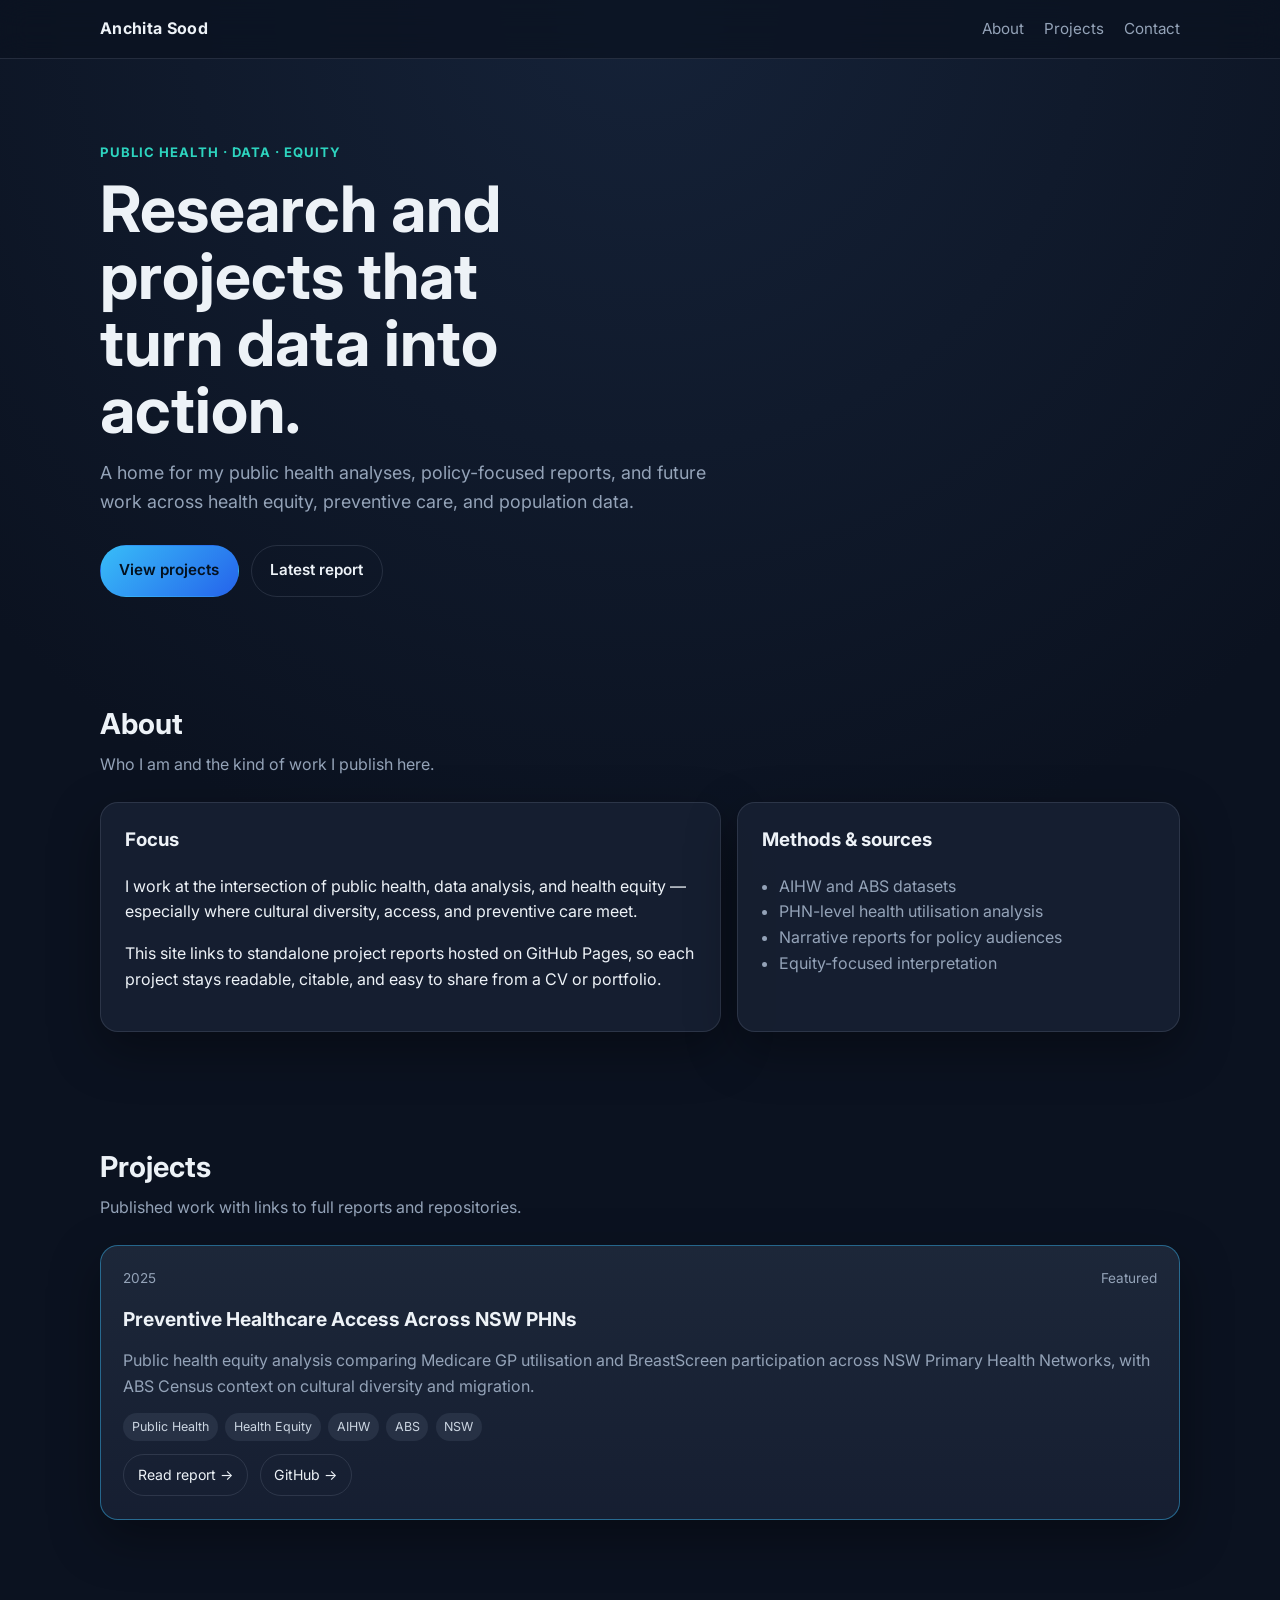
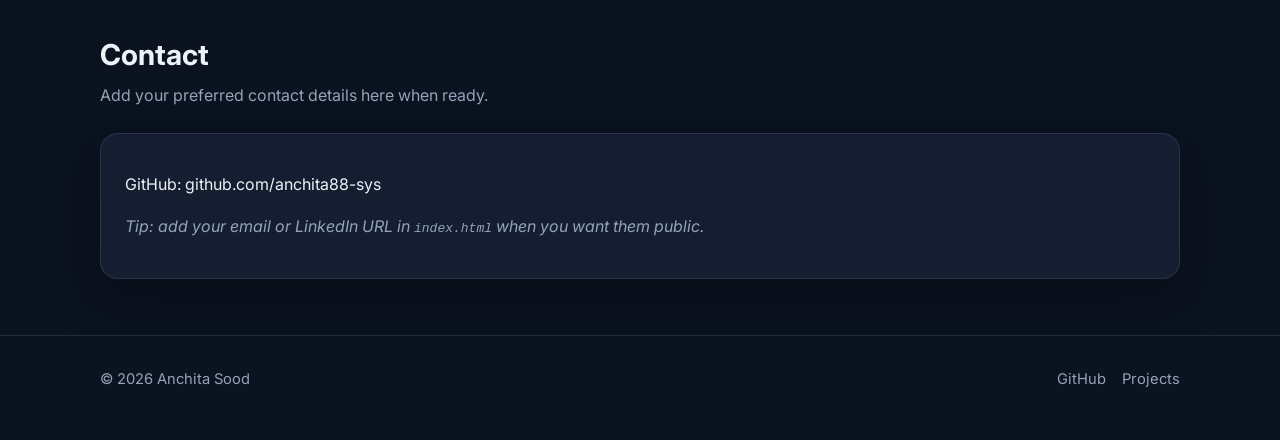
==== index.html @ 1b8c3f69 "Launch personal portfolio site on GitHub Pages. Single-page site with project cards and easy future " ====
<!DOCTYPE html>
<html lang="en">
<head>
  <meta charset="UTF-8" />
  <meta name="viewport" content="width=device-width, initial-scale=1.0" />
  <meta name="description" content="Anchita Sood — public health, data analysis, and health equity projects." />
  <title>Anchita Sood · Projects</title>
  <link rel="preconnect" href="https://fonts.googleapis.com" />
  <link rel="preconnect" href="https://fonts.gstatic.com" crossorigin />
  <link href="https://fonts.googleapis.com/css2?family=Inter:wght@400;600;700&display=swap" rel="stylesheet" />
  <link rel="stylesheet" href="assets/styles.css" />
</head>
<body>
  <header class="site-header">
    <div class="container nav">
      <a class="brand" href="#top">Anchita Sood</a>
      <nav class="nav-links" aria-label="Primary">
        <a href="#about">About</a>
        <a href="#projects">Projects</a>
        <a href="#contact">Contact</a>
      </nav>
    </div>
  </header>

  <main id="top">
    <section class="hero">
      <div class="container">
        <span class="eyebrow">Public health · Data · Equity</span>
        <h1>Research and projects that turn data into action.</h1>
        <p class="lead">
          A home for my public health analyses, policy-focused reports, and future work across
          health equity, preventive care, and population data.
        </p>
        <div class="hero-actions">
          <a class="button button-primary" href="#projects">View projects</a>
          <a
            class="button button-secondary"
            href="https://anchita88-sys.github.io/nsw-phn-preventive-health/"
            target="_blank"
            rel="noopener noreferrer"
          >
            Latest report
          </a>
        </div>
      </div>
    </section>

    <section class="section" id="about">
      <div class="container">
        <div class="section-header">
          <h2>About</h2>
          <p>Who I am and the kind of work I publish here.</p>
        </div>
        <div class="about-grid">
          <article class="panel">
            <h3>Focus</h3>
            <p>
              I work at the intersection of public health, data analysis, and health equity —
              especially where cultural diversity, access, and preventive care meet.
            </p>
            <p>
              This site links to standalone project reports hosted on GitHub Pages, so each
              project stays readable, citable, and easy to share from a CV or portfolio.
            </p>
          </article>
          <article class="panel">
            <h3>Methods &amp; sources</h3>
            <ul>
              <li>AIHW and ABS datasets</li>
              <li>PHN-level health utilisation analysis</li>
              <li>Narrative reports for policy audiences</li>
              <li>Equity-focused interpretation</li>
            </ul>
          </article>
        </div>
      </div>
    </section>

    <section class="section" id="projects">
      <div class="container">
        <div class="section-header">
          <h2>Projects</h2>
          <p>Published work with links to full reports and repositories.</p>
        </div>
        <div class="projects-grid" id="projects-grid"></div>
      </div>
    </section>

    <section class="section" id="contact">
      <div class="container">
        <div class="section-header">
          <h2>Contact</h2>
          <p>Add your preferred contact details here when ready.</p>
        </div>
        <article class="panel">
          <p>
            GitHub:
            <a href="https://github.com/anchita88-sys" target="_blank" rel="noopener noreferrer">
              github.com/anchita88-sys
            </a>
          </p>
          <p class="empty-state">
            Tip: add your email or LinkedIn URL in <code>index.html</code> when you want them public.
          </p>
        </article>
      </div>
    </section>
  </main>

  <footer class="site-footer">
    <div class="container footer-row">
      <span>© <span id="year"></span> Anchita Sood</span>
      <div class="footer-links">
        <a href="https://github.com/anchita88-sys" target="_blank" rel="noopener noreferrer">GitHub</a>
        <a href="#projects">Projects</a>
      </div>
    </div>
  </footer>

  <script src="assets/projects.js"></script>
  <script src="assets/site.js"></script>
  <script>
    document.getElementById("year").textContent = new Date().getFullYear();
  </script>
</body>
</html>
---- assets/styles.css ----
:root {
  --bg: #0b1220;
  --bg-soft: #121b2e;
  --card: #172033;
  --text: #edf2f7;
  --muted: #94a3b8;
  --accent: #38bdf8;
  --accent-2: #2dd4bf;
  --border: rgba(148, 163, 184, 0.18);
  --shadow: 0 18px 50px rgba(0, 0, 0, 0.35);
  --radius: 18px;
  --max: 1080px;
}

* {
  box-sizing: border-box;
}

html {
  scroll-behavior: smooth;
}

body {
  margin: 0;
  font-family: Inter, "Segoe UI", system-ui, sans-serif;
  background: radial-gradient(circle at top, #152238 0%, var(--bg) 42%);
  color: var(--text);
  line-height: 1.6;
}

a {
  color: inherit;
  text-decoration: none;
}

.container {
  width: min(calc(100% - 2rem), var(--max));
  margin: 0 auto;
}

.site-header {
  position: sticky;
  top: 0;
  z-index: 10;
  backdrop-filter: blur(14px);
  background: rgba(11, 18, 32, 0.78);
  border-bottom: 1px solid var(--border);
}

.nav {
  display: flex;
  align-items: center;
  justify-content: space-between;
  gap: 1rem;
  padding: 1rem 0;
}

.brand {
  font-weight: 700;
  letter-spacing: 0.02em;
}

.nav-links {
  display: flex;
  gap: 1.25rem;
  font-size: 0.95rem;
  color: var(--muted);
}

.nav-links a:hover,
.footer-links a:hover {
  color: var(--text);
}

.hero {
  padding: 5rem 0 3rem;
}

.eyebrow {
  display: inline-block;
  font-size: 0.82rem;
  font-weight: 700;
  letter-spacing: 0.08em;
  text-transform: uppercase;
  color: var(--accent-2);
  margin-bottom: 0.75rem;
}

.hero h1 {
  font-size: clamp(2.4rem, 5vw, 4rem);
  line-height: 1.05;
  margin: 0 0 1rem;
  max-width: 12ch;
}

.lead {
  font-size: 1.12rem;
  color: var(--muted);
  max-width: 58ch;
  margin: 0 0 1.75rem;
}

.hero-actions,
.card-links {
  display: flex;
  flex-wrap: wrap;
  gap: 0.75rem;
}

.button {
  display: inline-flex;
  align-items: center;
  justify-content: center;
  padding: 0.8rem 1.15rem;
  border-radius: 999px;
  border: 1px solid transparent;
  font-weight: 600;
  font-size: 0.95rem;
  transition: transform 0.15s ease, background 0.15s ease, border-color 0.15s ease;
}

.button:hover {
  transform: translateY(-1px);
}

.button-primary {
  background: linear-gradient(135deg, var(--accent), #2563eb);
  color: #04111f;
}

.button-secondary {
  background: transparent;
  border-color: var(--border);
  color: var(--text);
}

.section {
  padding: 3.5rem 0;
}

.section-header {
  margin-bottom: 1.5rem;
}

.section-header h2 {
  margin: 0 0 0.35rem;
  font-size: 1.8rem;
}

.section-header p {
  margin: 0;
  color: var(--muted);
}

.about-grid {
  display: grid;
  grid-template-columns: 1.4fr 1fr;
  gap: 1rem;
}

.panel {
  background: rgba(23, 32, 51, 0.88);
  border: 1px solid var(--border);
  border-radius: var(--radius);
  padding: 1.4rem 1.5rem;
  box-shadow: var(--shadow);
}

.panel h3 {
  margin-top: 0;
}

.panel ul {
  margin: 0;
  padding-left: 1.1rem;
  color: var(--muted);
}

.projects-grid {
  display: grid;
  grid-template-columns: repeat(auto-fit, minmax(280px, 1fr));
  gap: 1rem;
}

.project-card {
  background: rgba(23, 32, 51, 0.92);
  border: 1px solid var(--border);
  border-radius: var(--radius);
  padding: 1.4rem;
  box-shadow: var(--shadow);
  display: flex;
  flex-direction: column;
  gap: 0.85rem;
}

.project-card.featured {
  border-color: rgba(56, 189, 248, 0.45);
  background: linear-gradient(180deg, rgba(30, 41, 59, 0.95), rgba(23, 32, 51, 0.95));
}

.project-meta {
  display: flex;
  justify-content: space-between;
  gap: 0.75rem;
  color: var(--muted);
  font-size: 0.85rem;
}

.tag-list {
  display: flex;
  flex-wrap: wrap;
  gap: 0.45rem;
}

.tag {
  font-size: 0.78rem;
  padding: 0.25rem 0.55rem;
  border-radius: 999px;
  background: rgba(148, 163, 184, 0.12);
  color: #cbd5e1;
}

.project-card h3 {
  margin: 0;
  font-size: 1.2rem;
}

.project-card p {
  margin: 0;
  color: var(--muted);
  flex: 1;
}

.link-chip {
  display: inline-flex;
  align-items: center;
  gap: 0.35rem;
  padding: 0.55rem 0.85rem;
  border-radius: 999px;
  border: 1px solid var(--border);
  font-size: 0.88rem;
  color: var(--text);
}

.link-chip:hover {
  border-color: rgba(56, 189, 248, 0.5);
  color: var(--accent);
}

.empty-state {
  color: var(--muted);
  font-style: italic;
}

.site-footer {
  border-top: 1px solid var(--border);
  padding: 2rem 0 3rem;
  color: var(--muted);
  font-size: 0.92rem;
}

.footer-row {
  display: flex;
  justify-content: space-between;
  gap: 1rem;
  flex-wrap: wrap;
}

.footer-links {
  display: flex;
  gap: 1rem;
}

@media (max-width: 760px) {
  .nav-links {
    display: none;
  }

  .about-grid {
    grid-template-columns: 1fr;
  }

  .hero {
    padding-top: 3.5rem;
  }
}
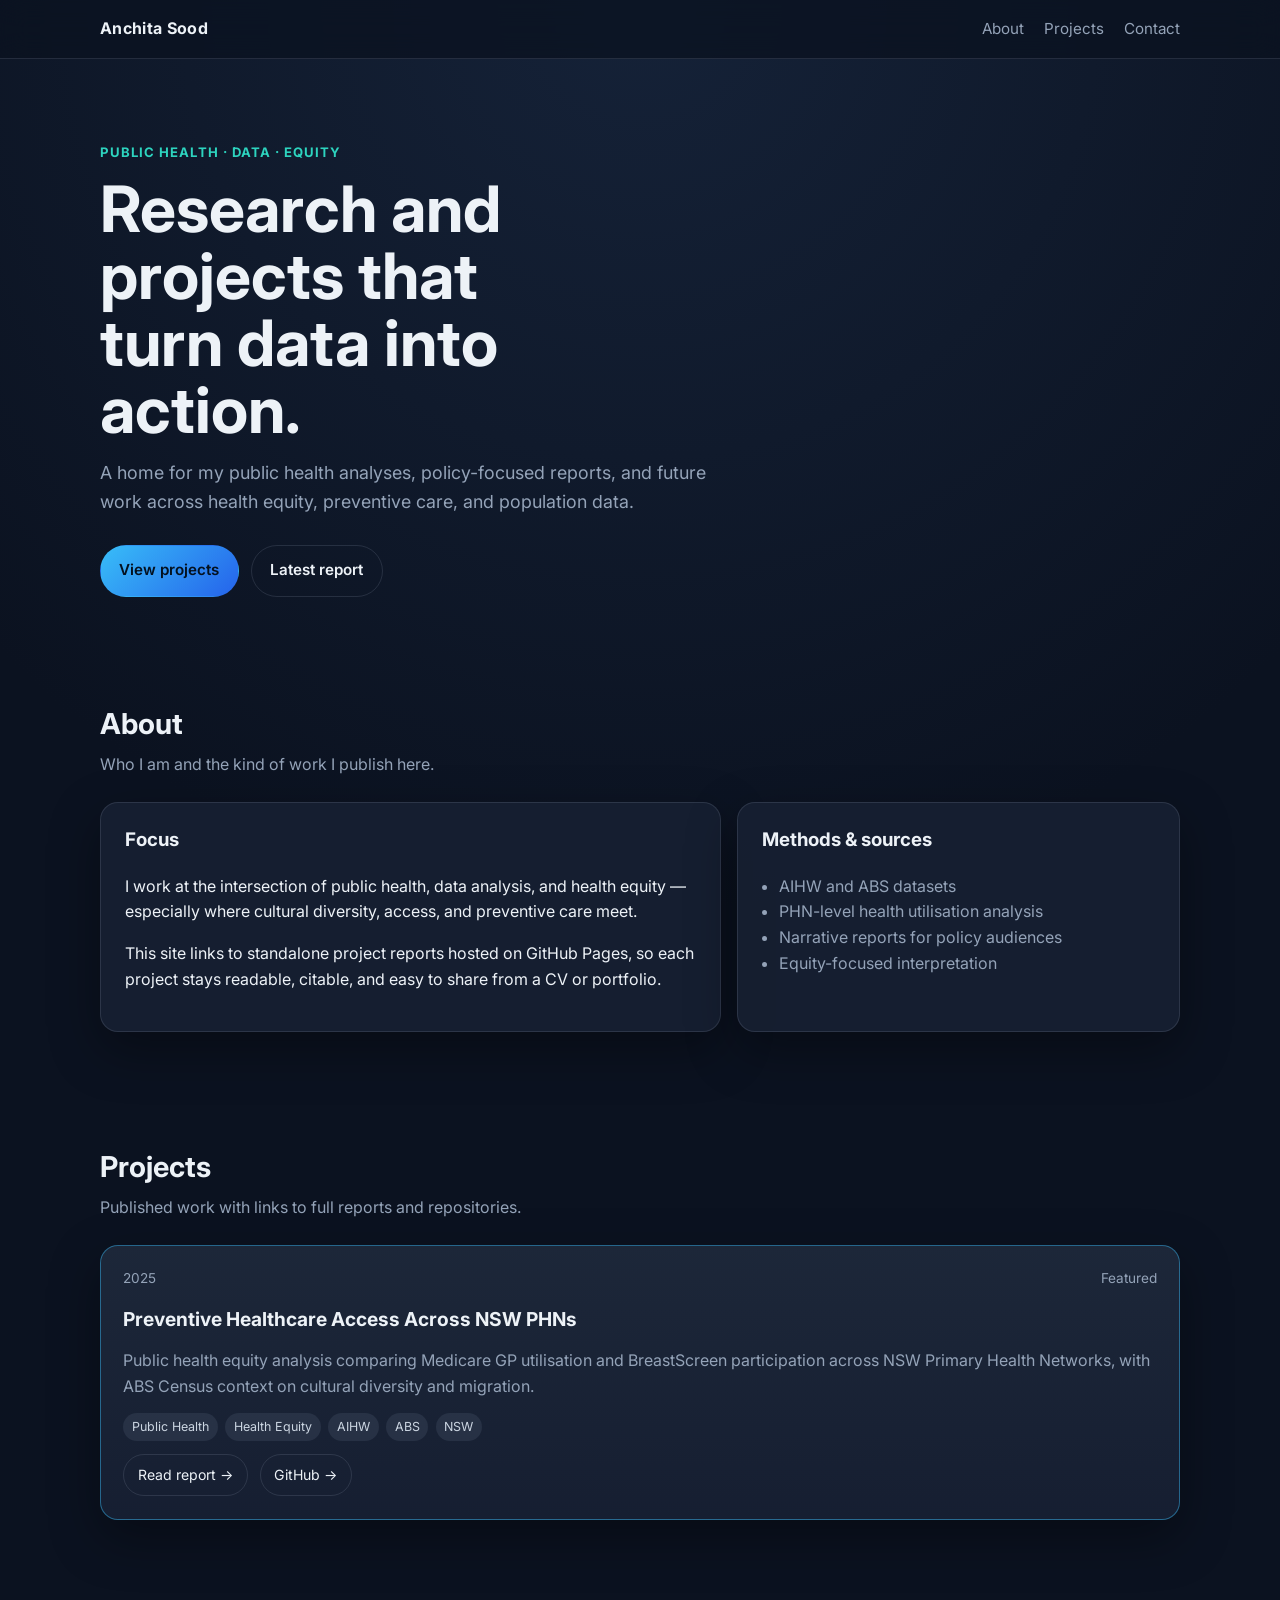
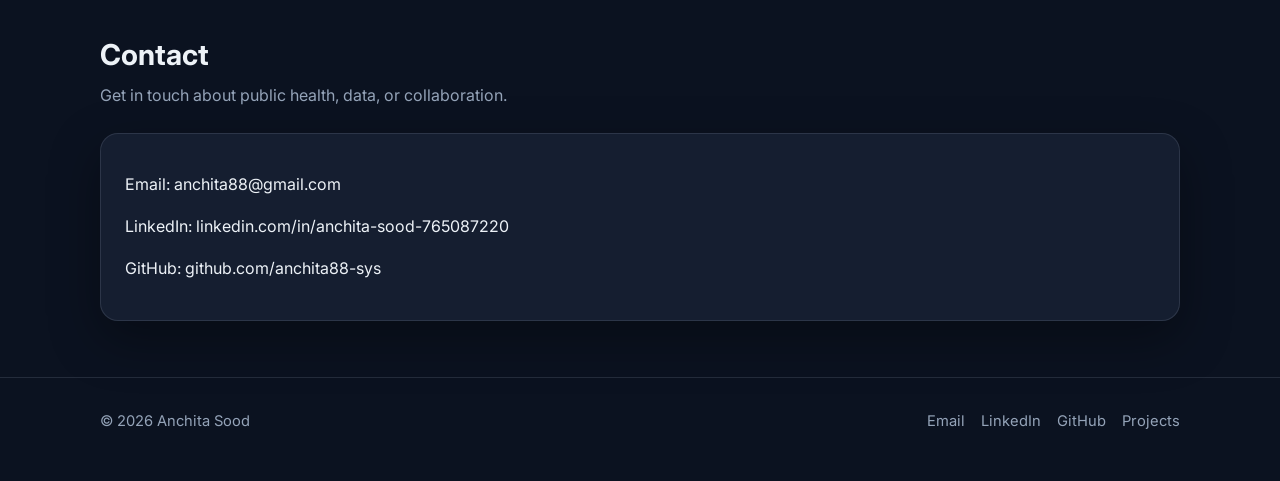
==== commit 15c727b5: "Add LinkedIn and email to portfolio contact section." ====
--- a/index.html
+++ b/index.html
@@ -90,17 +90,24 @@
       <div class="container">
         <div class="section-header">
           <h2>Contact</h2>
-          <p>Add your preferred contact details here when ready.</p>
+          <p>Get in touch about public health, data, or collaboration.</p>
         </div>
         <article class="panel">
+          <p>
+            Email:
+            <a href="mailto:anchita88@gmail.com">anchita88@gmail.com</a>
+          </p>
+          <p>
+            LinkedIn:
+            <a href="https://www.linkedin.com/in/anchita-sood-765087220" target="_blank" rel="noopener noreferrer">
+              linkedin.com/in/anchita-sood-765087220
+            </a>
+          </p>
           <p>
             GitHub:
             <a href="https://github.com/anchita88-sys" target="_blank" rel="noopener noreferrer">
               github.com/anchita88-sys
             </a>
-          </p>
-          <p class="empty-state">
-            Tip: add your email or LinkedIn URL in <code>index.html</code> when you want them public.
           </p>
         </article>
       </div>
@@ -111,6 +118,8 @@
     <div class="container footer-row">
       <span>© <span id="year"></span> Anchita Sood</span>
       <div class="footer-links">
+        <a href="mailto:anchita88@gmail.com">Email</a>
+        <a href="https://www.linkedin.com/in/anchita-sood-765087220" target="_blank" rel="noopener noreferrer">LinkedIn</a>
         <a href="https://github.com/anchita88-sys" target="_blank" rel="noopener noreferrer">GitHub</a>
         <a href="#projects">Projects</a>
       </div>
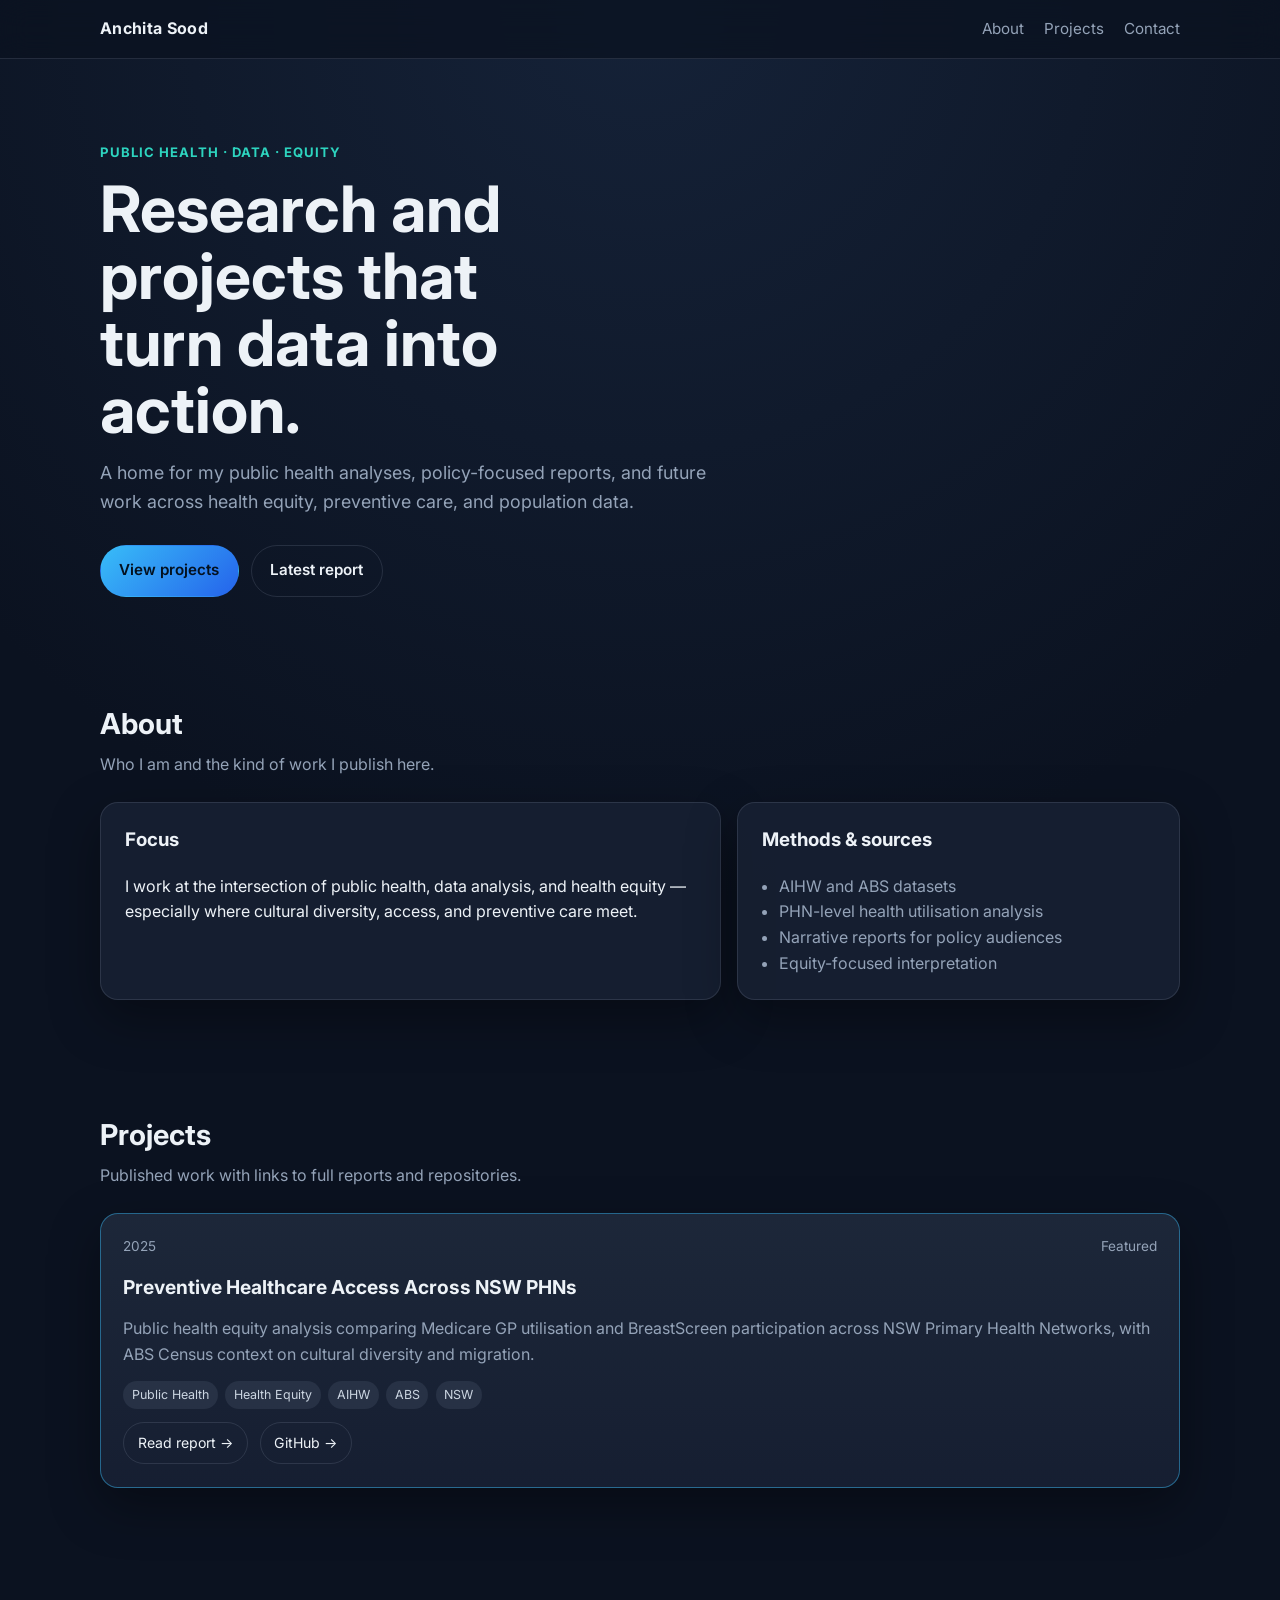
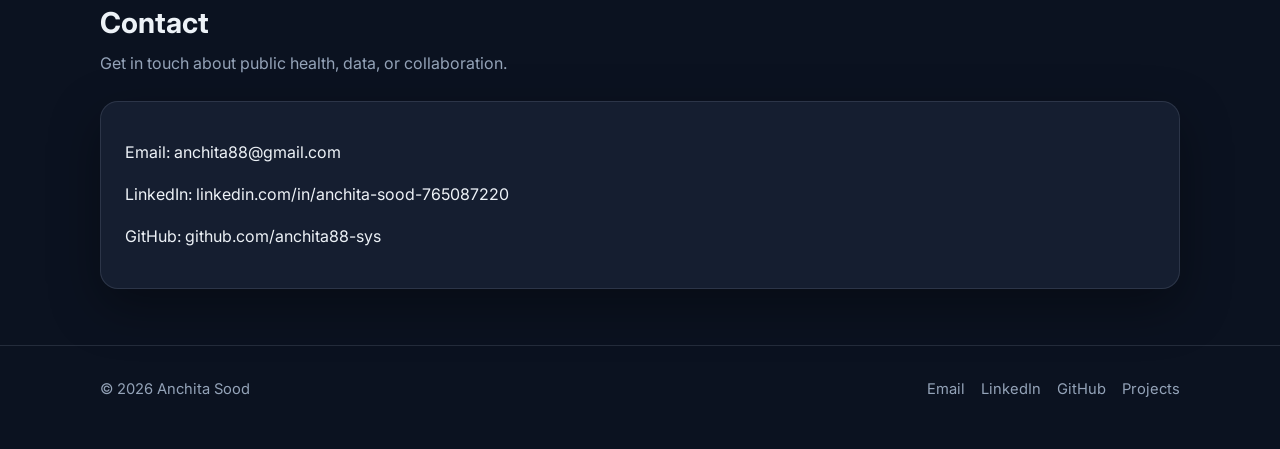
==== commit 765d0c5b: "Remove GitHub Pages meta sentence from About section." ====
--- a/index.html
+++ b/index.html
@@ -57,10 +57,6 @@
             <p>
               I work at the intersection of public health, data analysis, and health equity —
               especially where cultural diversity, access, and preventive care meet.
-            </p>
-            <p>
-              This site links to standalone project reports hosted on GitHub Pages, so each
-              project stays readable, citable, and easy to share from a CV or portfolio.
             </p>
           </article>
           <article class="panel">
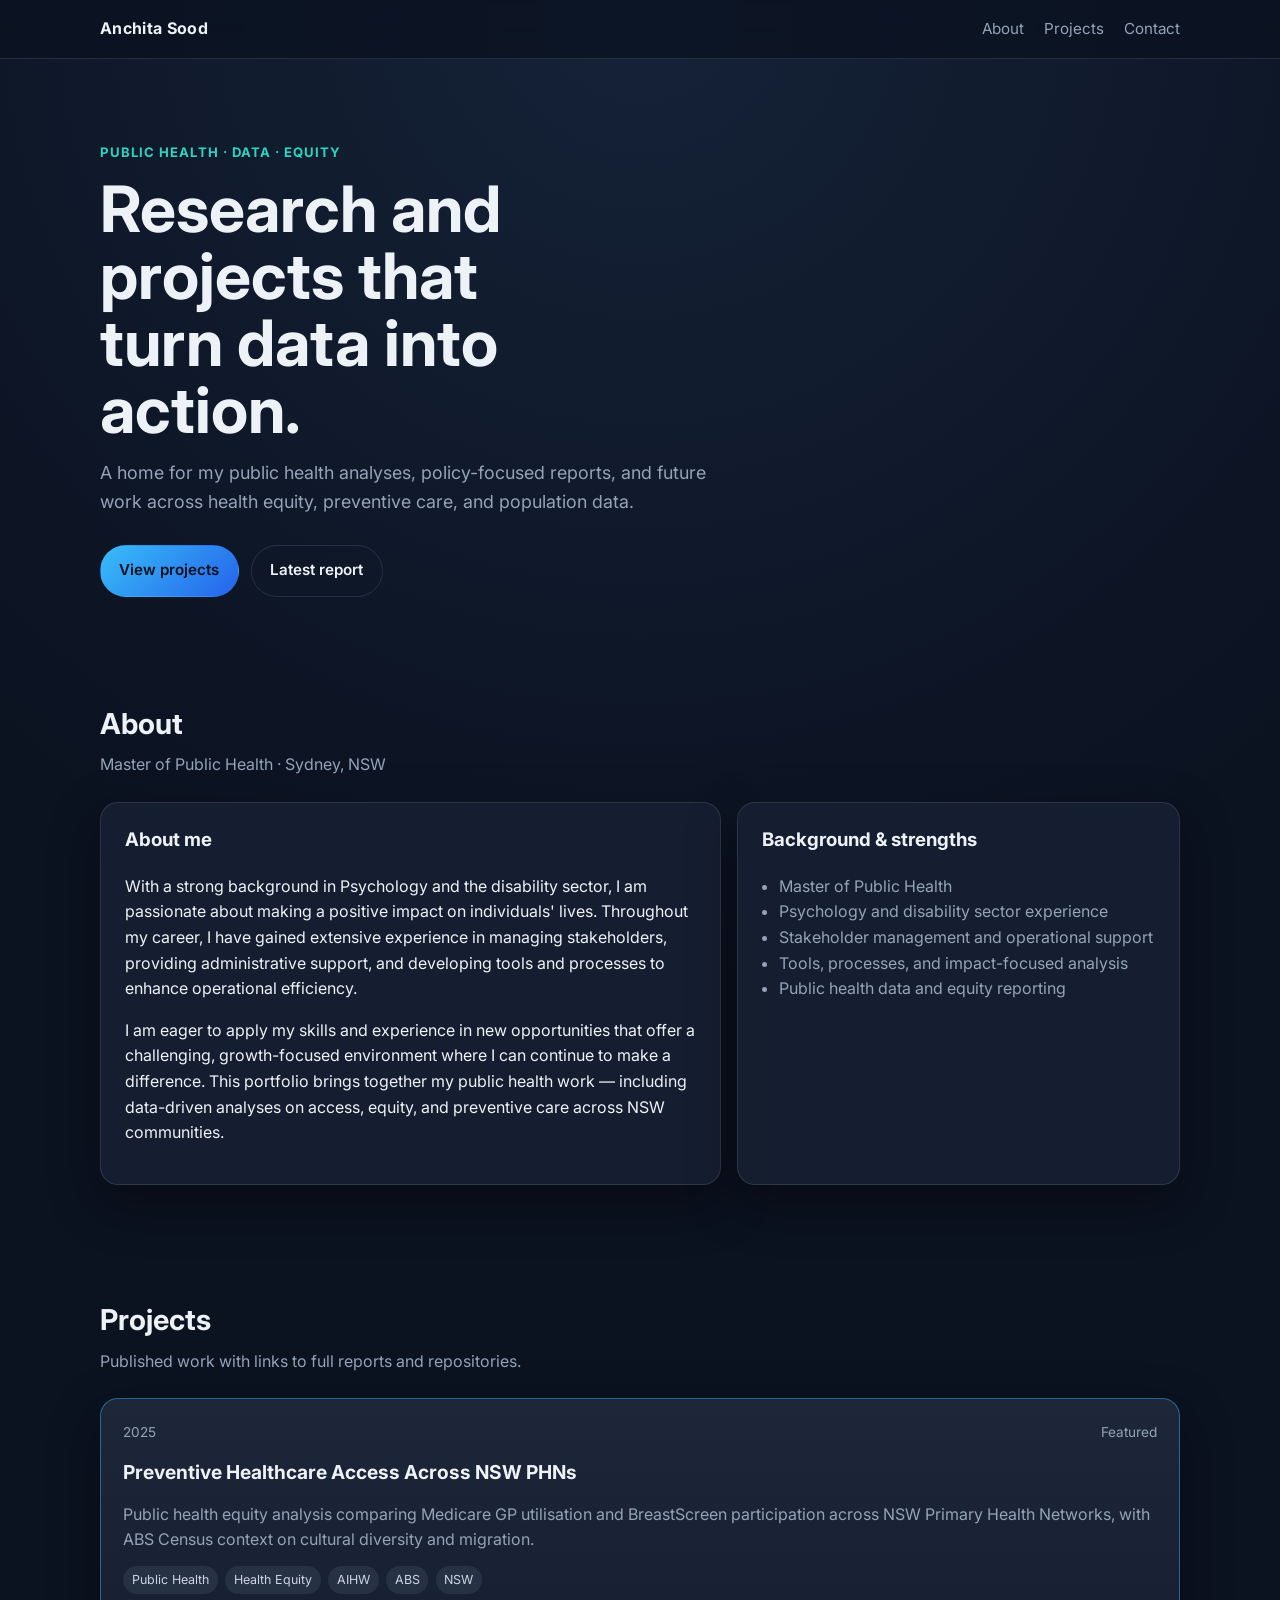
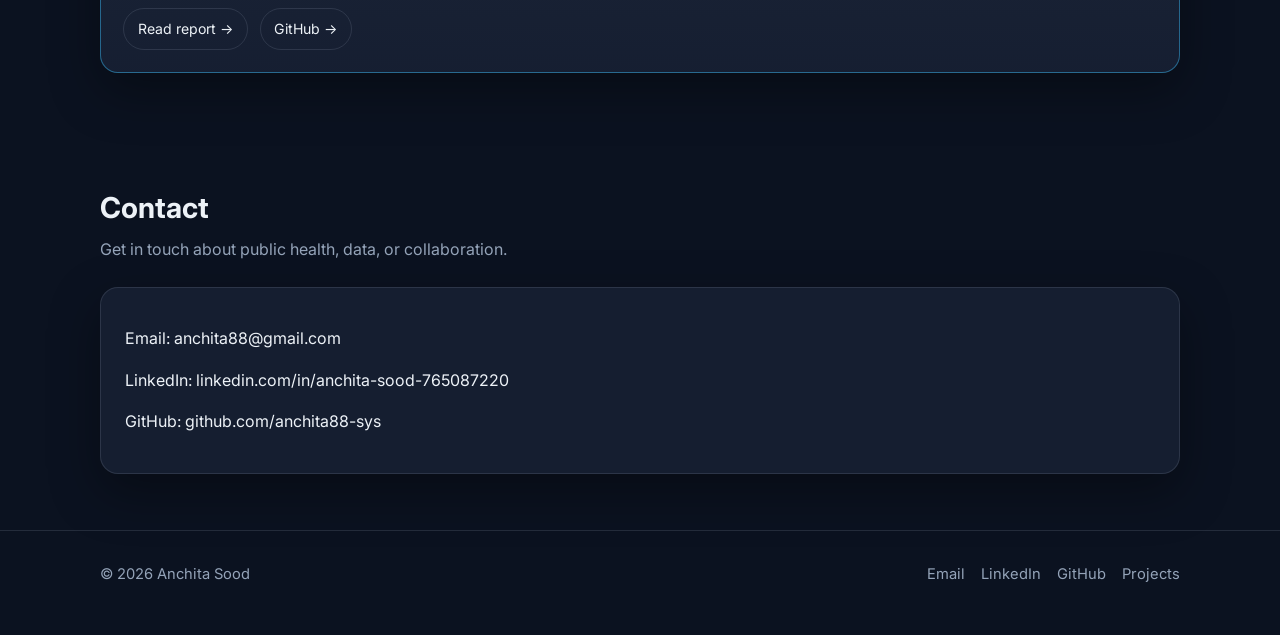
==== commit ef02cd39: "Customize About section with LinkedIn bio and background." ====
--- a/index.html
+++ b/index.html
@@ -49,23 +49,32 @@
       <div class="container">
         <div class="section-header">
           <h2>About</h2>
-          <p>Who I am and the kind of work I publish here.</p>
+          <p>Master of Public Health · Sydney, NSW</p>
         </div>
         <div class="about-grid">
           <article class="panel">
-            <h3>Focus</h3>
+            <h3>About me</h3>
             <p>
-              I work at the intersection of public health, data analysis, and health equity —
-              especially where cultural diversity, access, and preventive care meet.
+              With a strong background in Psychology and the disability sector, I am passionate
+              about making a positive impact on individuals' lives. Throughout my career, I have
+              gained extensive experience in managing stakeholders, providing administrative support,
+              and developing tools and processes to enhance operational efficiency.
+            </p>
+            <p>
+              I am eager to apply my skills and experience in new opportunities that offer a
+              challenging, growth-focused environment where I can continue to make a difference.
+              This portfolio brings together my public health work — including data-driven analyses
+              on access, equity, and preventive care across NSW communities.
             </p>
           </article>
           <article class="panel">
-            <h3>Methods &amp; sources</h3>
+            <h3>Background &amp; strengths</h3>
             <ul>
-              <li>AIHW and ABS datasets</li>
-              <li>PHN-level health utilisation analysis</li>
-              <li>Narrative reports for policy audiences</li>
-              <li>Equity-focused interpretation</li>
+              <li>Master of Public Health</li>
+              <li>Psychology and disability sector experience</li>
+              <li>Stakeholder management and operational support</li>
+              <li>Tools, processes, and impact-focused analysis</li>
+              <li>Public health data and equity reporting</li>
             </ul>
           </article>
         </div>
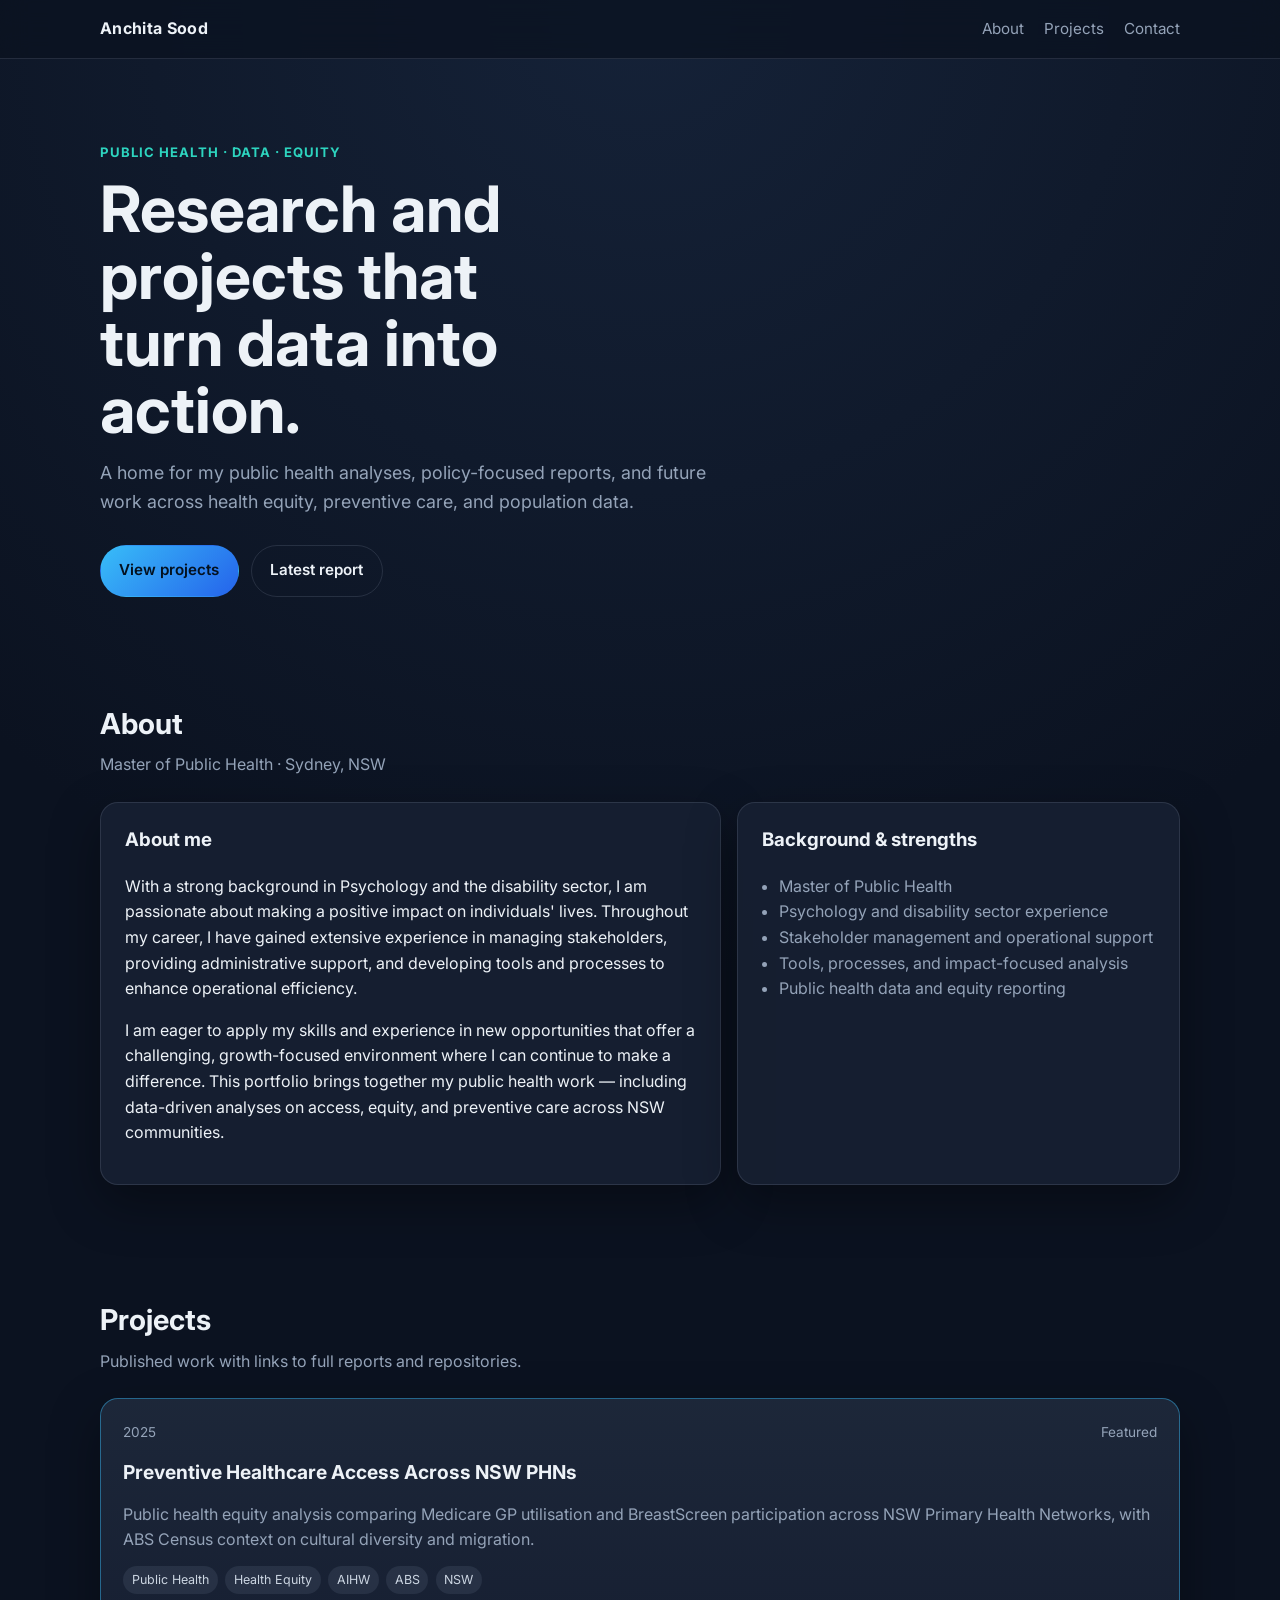
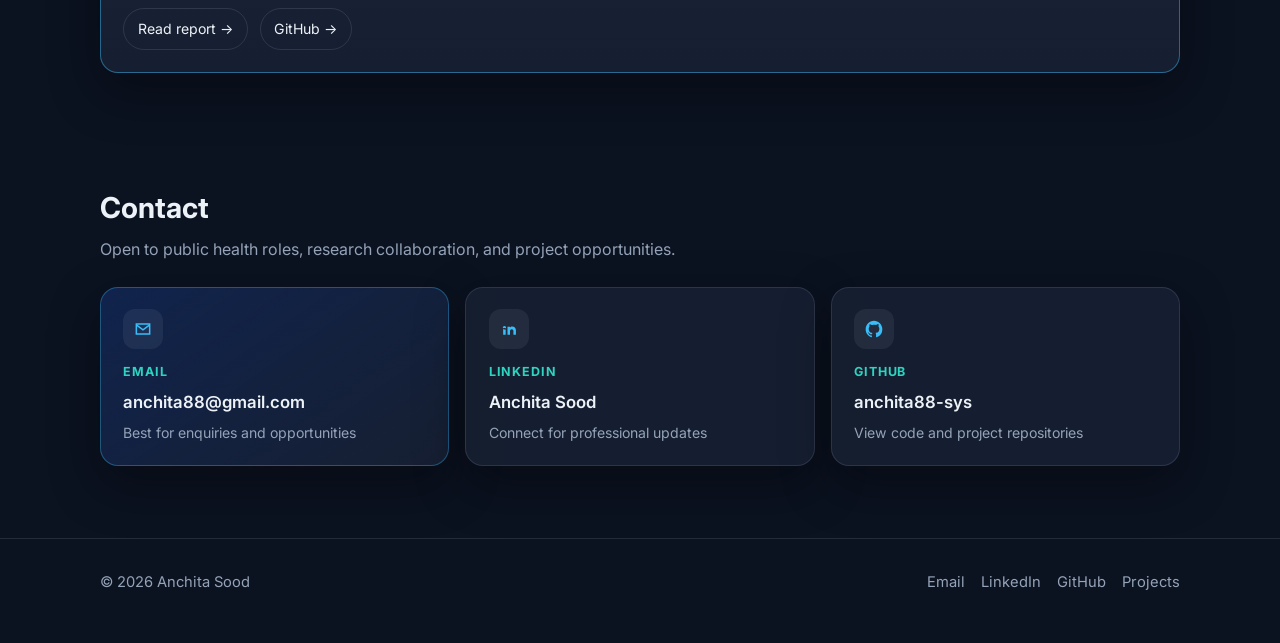
==== commit 5561850c: "Polish contact section with card layout and icons." ====
--- a/index.html
+++ b/index.html
@@ -91,30 +91,56 @@
       </div>
     </section>
 
-    <section class="section" id="contact">
+    <section class="section contact-section" id="contact">
       <div class="container">
         <div class="section-header">
           <h2>Contact</h2>
-          <p>Get in touch about public health, data, or collaboration.</p>
+          <p>Open to public health roles, research collaboration, and project opportunities.</p>
         </div>
-        <article class="panel">
-          <p>
-            Email:
-            <a href="mailto:anchita88@gmail.com">anchita88@gmail.com</a>
-          </p>
-          <p>
-            LinkedIn:
-            <a href="https://www.linkedin.com/in/anchita-sood-765087220" target="_blank" rel="noopener noreferrer">
-              linkedin.com/in/anchita-sood-765087220
-            </a>
-          </p>
-          <p>
-            GitHub:
-            <a href="https://github.com/anchita88-sys" target="_blank" rel="noopener noreferrer">
-              github.com/anchita88-sys
-            </a>
-          </p>
-        </article>
+        <div class="contact-grid">
+          <a class="contact-card contact-card-primary" href="mailto:anchita88@gmail.com">
+            <span class="contact-icon" aria-hidden="true">
+              <svg viewBox="0 0 24 24" fill="none" stroke="currentColor" stroke-width="1.8">
+                <path d="M4 6h16v12H4z"/><path d="m4 7 8 6 8-6"/>
+              </svg>
+            </span>
+            <span class="contact-label">Email</span>
+            <span class="contact-value">anchita88@gmail.com</span>
+            <span class="contact-hint">Best for enquiries and opportunities</span>
+          </a>
+
+          <a
+            class="contact-card"
+            href="https://www.linkedin.com/in/anchita-sood-765087220"
+            target="_blank"
+            rel="noopener noreferrer"
+          >
+            <span class="contact-icon" aria-hidden="true">
+              <svg viewBox="0 0 24 24" fill="currentColor">
+                <path d="M6.5 8.5a2 2 0 1 1 .001 3.999A2 2 0 0 1 6.5 8.5zM5 10.8V19h3V10.8H5zm5.2 0V19h3v-4.6c0-1.2.9-2.2 2.1-2.2s2 1 2 2.1V19h3v-5.4c0-2.8-1.9-4.6-4.4-4.6-1.3 0-2.2.6-2.7 1.2v-.9h-3z"/>
+              </svg>
+            </span>
+            <span class="contact-label">LinkedIn</span>
+            <span class="contact-value">Anchita Sood</span>
+            <span class="contact-hint">Connect for professional updates</span>
+          </a>
+
+          <a
+            class="contact-card"
+            href="https://github.com/anchita88-sys"
+            target="_blank"
+            rel="noopener noreferrer"
+          >
+            <span class="contact-icon" aria-hidden="true">
+              <svg viewBox="0 0 24 24" fill="currentColor">
+                <path d="M12 2C6.48 2 2 6.58 2 12.24c0 4.51 2.87 8.33 6.84 9.68.5.1.68-.22.68-.5 0-.24-.01-.87-.01-1.7-2.78.62-3.37-1.36-3.37-1.36-.45-1.18-1.12-1.5-1.12-1.5-.92-.64.07-.63.07-.63 1.02.07 1.55 1.07 1.55 1.07.9 1.57 2.36 1.12 2.94.86.09-.67.35-1.12.64-1.38-2.22-.26-4.56-1.14-4.56-5.07 0-1.12.39-2.03 1.03-2.75-.1-.26-.45-1.32.1-2.74 0 0 .84-.27 2.75 1.05A9.2 9.2 0 0 1 12 6.84c.85.004 1.71.12 2.51.34 1.91-1.32 2.75-1.05 2.75-1.05.55 1.42.2 2.48.1 2.74.64.72 1.03 1.63 1.03 2.75 0 3.94-2.34 4.81-4.57 5.07.36.32.68.94.68 1.9 0 1.37-.01 2.47-.01 2.8 0 .28.18.6.69.5A10.03 10.03 0 0 0 22 12.24C22 6.58 17.52 2 12 2z"/>
+              </svg>
+            </span>
+            <span class="contact-label">GitHub</span>
+            <span class="contact-value">anchita88-sys</span>
+            <span class="contact-hint">View code and project repositories</span>
+          </a>
+        </div>
       </div>
     </section>
   </main>
--- a/assets/styles.css
+++ b/assets/styles.css
@@ -252,6 +252,82 @@
   font-style: italic;
 }
 
+.contact-section {
+  padding-bottom: 4.5rem;
+}
+
+.contact-grid {
+  display: grid;
+  grid-template-columns: repeat(3, 1fr);
+  gap: 1rem;
+}
+
+.contact-card {
+  display: flex;
+  flex-direction: column;
+  gap: 0.45rem;
+  padding: 1.35rem 1.4rem;
+  border-radius: var(--radius);
+  border: 1px solid var(--border);
+  background: rgba(23, 32, 51, 0.88);
+  box-shadow: var(--shadow);
+  transition: transform 0.18s ease, border-color 0.18s ease, background 0.18s ease;
+}
+
+.contact-card:hover {
+  transform: translateY(-3px);
+  border-color: rgba(56, 189, 248, 0.45);
+  background: rgba(28, 39, 61, 0.95);
+}
+
+.contact-card-primary {
+  background: linear-gradient(145deg, rgba(37, 99, 235, 0.22), rgba(23, 32, 51, 0.95));
+  border-color: rgba(56, 189, 248, 0.35);
+}
+
+.contact-card-primary:hover {
+  border-color: rgba(56, 189, 248, 0.65);
+  background: linear-gradient(145deg, rgba(37, 99, 235, 0.3), rgba(28, 39, 61, 0.98));
+}
+
+.contact-icon {
+  display: inline-flex;
+  align-items: center;
+  justify-content: center;
+  width: 2.5rem;
+  height: 2.5rem;
+  border-radius: 12px;
+  background: rgba(148, 163, 184, 0.1);
+  color: var(--accent);
+  margin-bottom: 0.35rem;
+}
+
+.contact-icon svg {
+  width: 1.25rem;
+  height: 1.25rem;
+}
+
+.contact-label {
+  font-size: 0.78rem;
+  font-weight: 700;
+  letter-spacing: 0.07em;
+  text-transform: uppercase;
+  color: var(--accent-2);
+}
+
+.contact-value {
+  font-size: 1.05rem;
+  font-weight: 600;
+  color: var(--text);
+  word-break: break-word;
+}
+
+.contact-hint {
+  font-size: 0.88rem;
+  color: var(--muted);
+  line-height: 1.45;
+}
+
 .site-footer {
   border-top: 1px solid var(--border);
   padding: 2rem 0 3rem;
@@ -276,7 +352,8 @@
     display: none;
   }
 
-  .about-grid {
+  .about-grid,
+  .contact-grid {
     grid-template-columns: 1fr;
   }
 
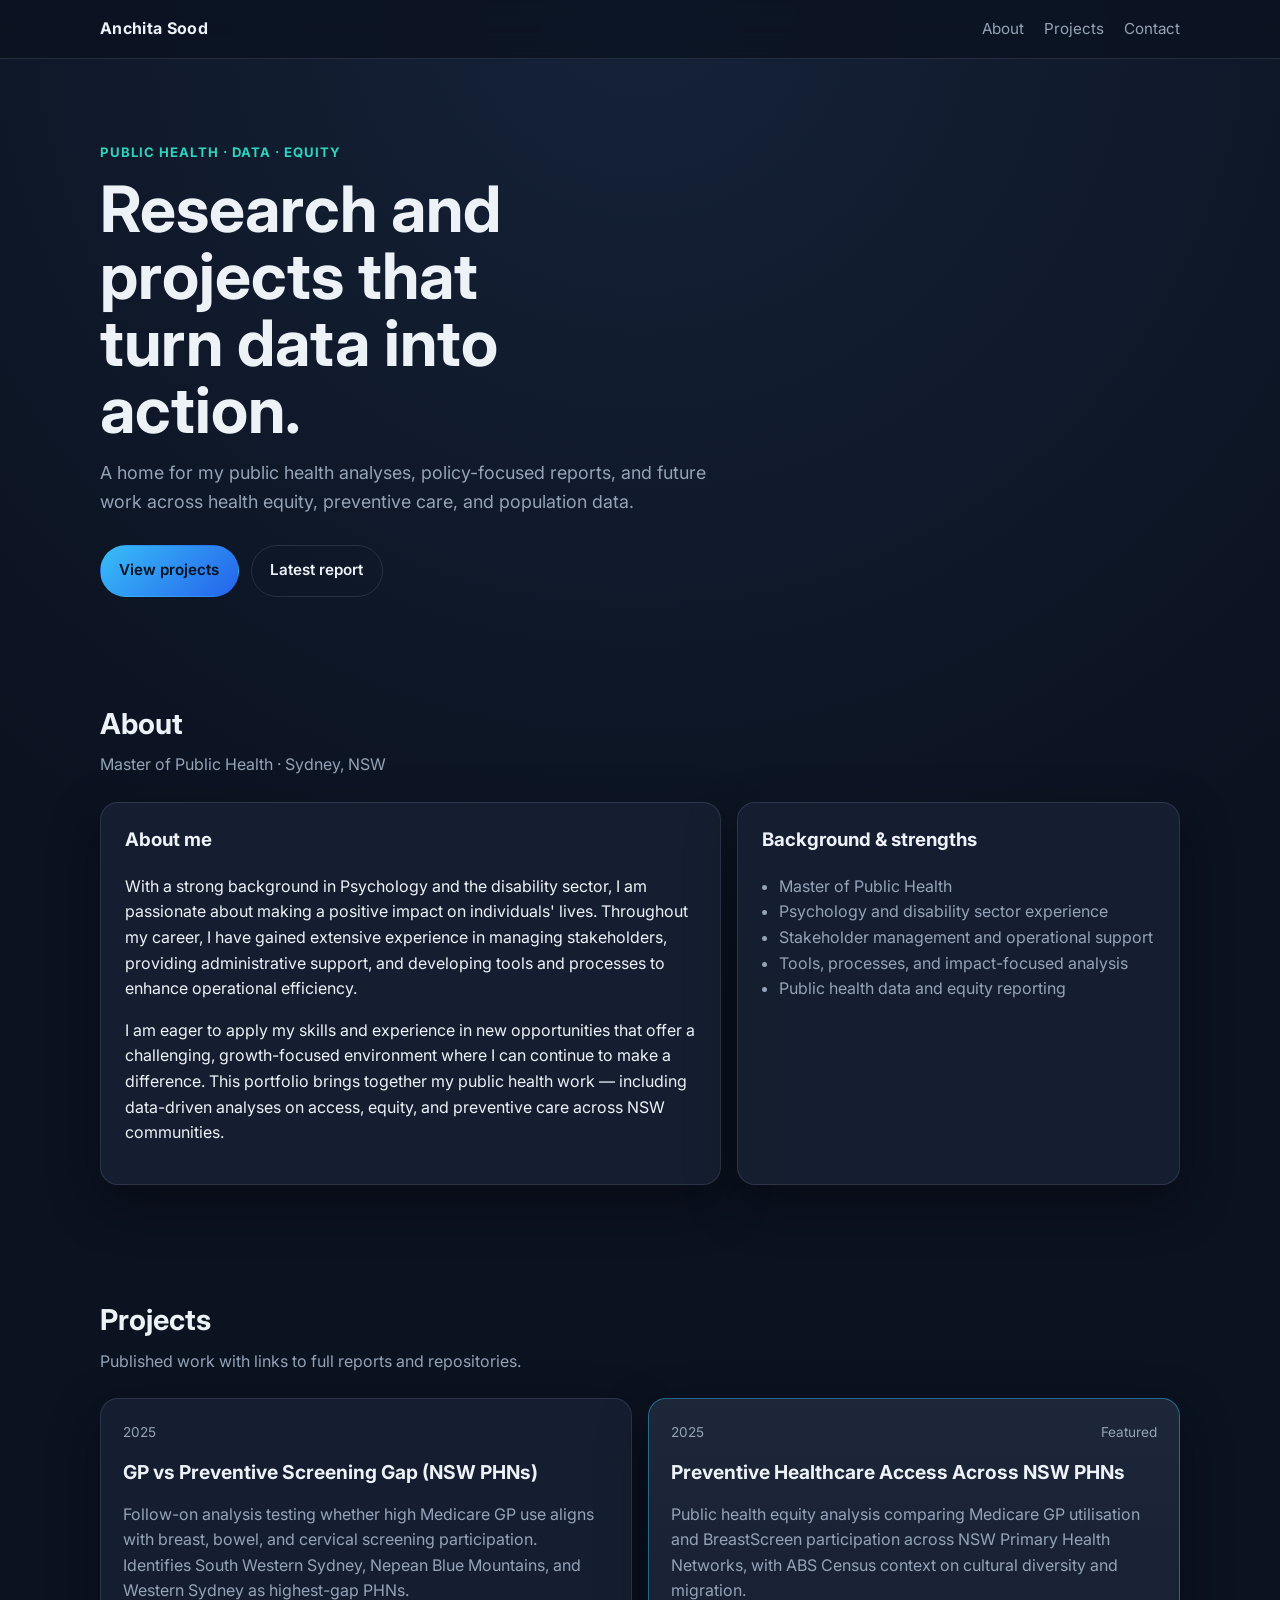
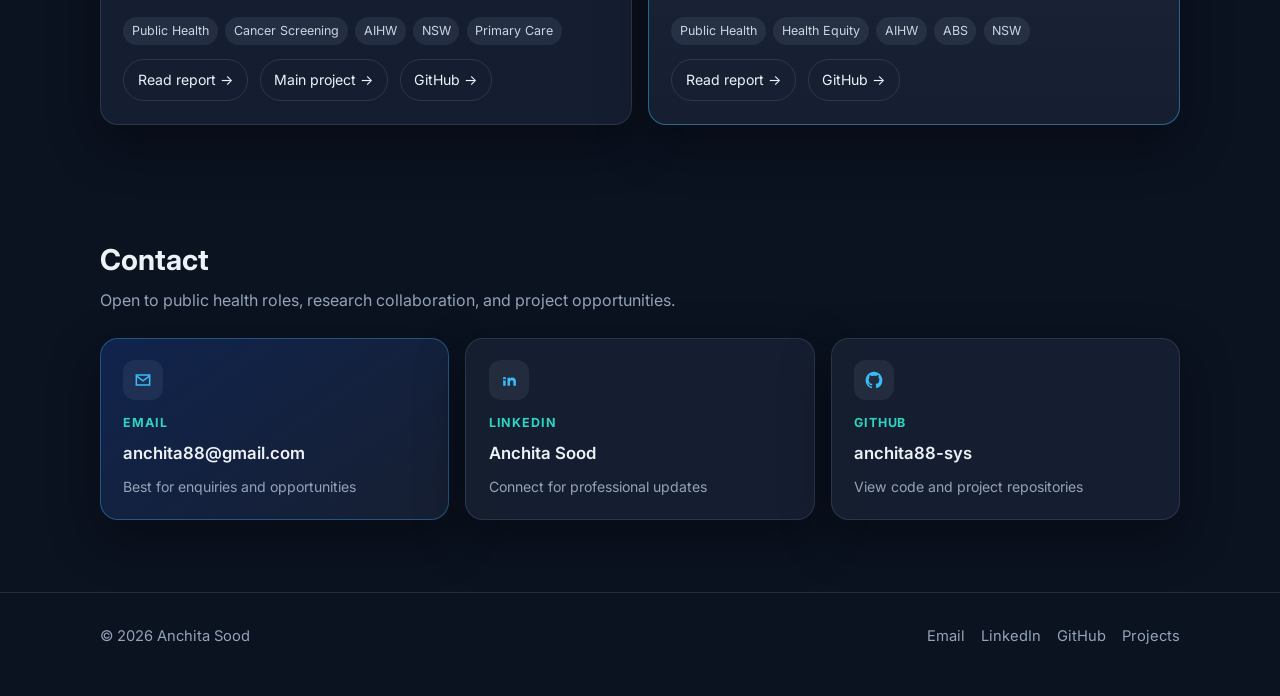
==== commit 1f365068: "Add Google Analytics 4 tracking to portfolio site. Co-authored-by: Cursor <cursoragent@cursor.com>" ====
--- a/index.html
+++ b/index.html
@@ -1,6 +1,14 @@
 <!DOCTYPE html>
 <html lang="en">
 <head>
+  <!-- Google tag (gtag.js) -->
+  <script async src="https://www.googletagmanager.com/gtag/js?id=G-G775LLCF8V"></script>
+  <script>
+    window.dataLayer = window.dataLayer || [];
+    function gtag(){dataLayer.push(arguments);}
+    gtag('js', new Date());
+    gtag('config', 'G-G775LLCF8V');
+  </script>
   <meta charset="UTF-8" />
   <meta name="viewport" content="width=device-width, initial-scale=1.0" />
   <meta name="description" content="Anchita Sood — public health, data analysis, and health equity projects." />
--- a/assets/styles.css
+++ b/assets/styles.css
@@ -26,6 +26,7 @@
   background: radial-gradient(circle at top, #152238 0%, var(--bg) 42%);
   color: var(--text);
   line-height: 1.6;
+  overflow-x: hidden;
 }
 
 a {
@@ -258,7 +259,7 @@
 
 .contact-grid {
   display: grid;
-  grid-template-columns: repeat(3, 1fr);
+  grid-template-columns: repeat(auto-fit, minmax(min(100%, 260px), 1fr));
   gap: 1rem;
 }
 
@@ -272,6 +273,7 @@
   background: rgba(23, 32, 51, 0.88);
   box-shadow: var(--shadow);
   transition: transform 0.18s ease, border-color 0.18s ease, background 0.18s ease;
+  min-width: 0;
 }
 
 .contact-card:hover {
@@ -319,13 +321,14 @@
   font-size: 1.05rem;
   font-weight: 600;
   color: var(--text);
-  word-break: break-word;
+  overflow-wrap: anywhere;
 }
 
 .contact-hint {
   font-size: 0.88rem;
   color: var(--muted);
   line-height: 1.45;
+  margin-top: 0.15rem;
 }
 
 .site-footer {
@@ -352,12 +355,83 @@
     display: none;
   }
 
-  .about-grid,
+  .container {
+    width: min(calc(100% - 1.25rem), var(--max));
+  }
+
+  .section {
+    padding: 2.75rem 0;
+  }
+
+  .section-header h2 {
+    font-size: 1.55rem;
+  }
+
+  .about-grid {
+    grid-template-columns: 1fr;
+  }
+
+  .contact-section {
+    padding-bottom: 3rem;
+  }
+
   .contact-grid {
     grid-template-columns: 1fr;
+    gap: 0.75rem;
+  }
+
+  .contact-card {
+    display: grid;
+    grid-template-columns: 3rem 1fr;
+    grid-template-rows: auto auto auto;
+    column-gap: 0.9rem;
+    row-gap: 0.15rem;
+    align-items: start;
+    padding: 1rem 1rem;
+    box-shadow: none;
+  }
+
+  .contact-card:hover {
+    transform: none;
+  }
+
+  .contact-icon {
+    grid-row: 1 / span 3;
+    grid-column: 1;
+    align-self: center;
+    margin-bottom: 0;
+    width: 3rem;
+    height: 3rem;
+    border-radius: 14px;
+  }
+
+  .contact-label,
+  .contact-value,
+  .contact-hint {
+    grid-column: 2;
+  }
+
+  .contact-value {
+    font-size: 0.98rem;
+    line-height: 1.35;
+  }
+
+  .contact-hint {
+    font-size: 0.82rem;
+    margin-top: 0;
   }
 
   .hero {
     padding-top: 3.5rem;
   }
-}
+
+  .footer-row {
+    flex-direction: column;
+    align-items: flex-start;
+  }
+
+  .footer-links {
+    flex-wrap: wrap;
+    gap: 0.75rem 1rem;
+  }
+}
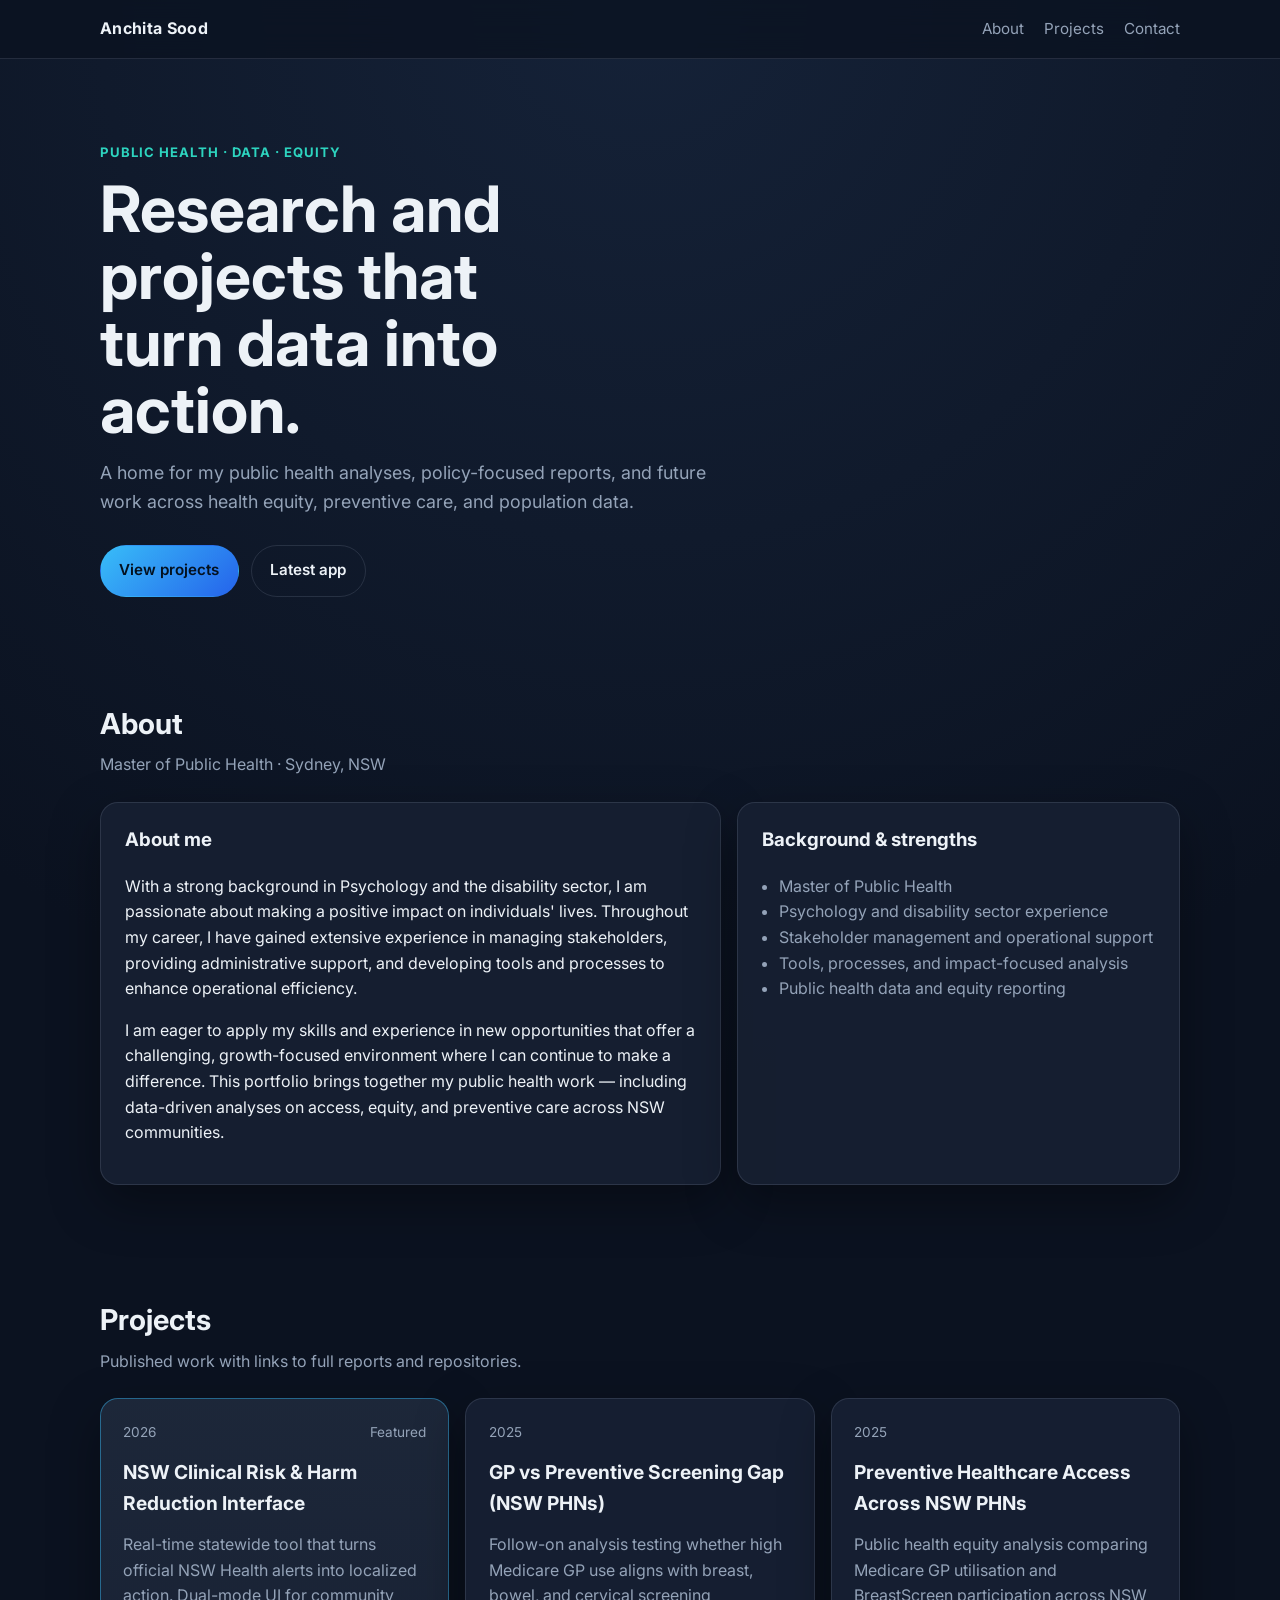
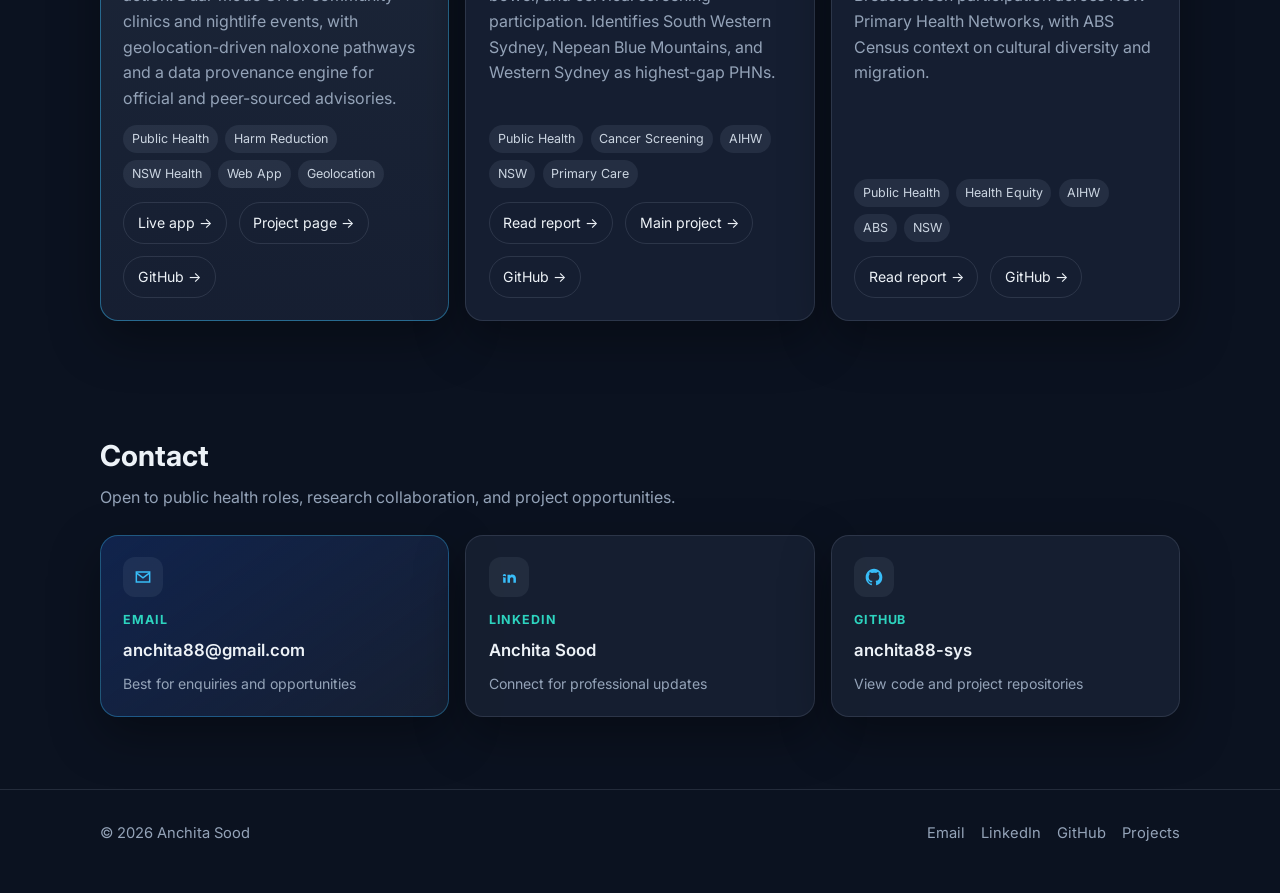
==== commit 4f30a3ff: "Add sentinel-AOD as featured project with showcase page. Project page copy follows the harm-reductio" ====
--- a/index.html
+++ b/index.html
@@ -43,11 +43,11 @@
           <a class="button button-primary" href="#projects">View projects</a>
           <a
             class="button button-secondary"
-            href="https://anchita88-sys.github.io/nsw-phn-preventive-health/"
+            href="https://anchita88-sys.github.io/sentinel-AOD/"
             target="_blank"
             rel="noopener noreferrer"
           >
-            Latest report
+            Latest app
           </a>
         </div>
       </div>
--- a/assets/styles.css
+++ b/assets/styles.css
@@ -435,3 +435,88 @@
     gap: 0.75rem 1rem;
   }
 }
+
+/* Project showcase pages */
+.project-hero h1 {
+  max-width: 22ch;
+  font-size: clamp(2rem, 4.5vw, 3.2rem);
+}
+
+.feature-split {
+  display: grid;
+  grid-template-columns: repeat(auto-fit, minmax(280px, 1fr));
+  gap: 1rem;
+}
+
+.feature-panel h3 {
+  margin-top: 0;
+}
+
+.feature-panel-night {
+  background: linear-gradient(180deg, rgba(15, 23, 42, 0.98), rgba(23, 32, 51, 0.95));
+  border-color: rgba(168, 85, 247, 0.35);
+}
+
+.live-embed {
+  border: 1px solid var(--border);
+  border-radius: var(--radius);
+  overflow: hidden;
+  box-shadow: var(--shadow);
+  background: #0f172a;
+  aspect-ratio: 16 / 10;
+}
+
+.live-embed iframe {
+  width: 100%;
+  height: 100%;
+  border: 0;
+  display: block;
+}
+
+.embed-note {
+  margin: 0.75rem 0 0;
+  font-size: 0.92rem;
+  color: var(--muted);
+}
+
+.embed-note a:hover {
+  color: var(--accent);
+}
+
+.screenshot-grid {
+  display: grid;
+  grid-template-columns: repeat(auto-fit, minmax(260px, 1fr));
+  gap: 1rem;
+}
+
+.screenshot-card {
+  margin: 0;
+}
+
+.screenshot-placeholder {
+  display: flex;
+  align-items: center;
+  justify-content: center;
+  min-height: 200px;
+  border-radius: calc(var(--radius) - 4px);
+  border: 1px dashed rgba(148, 163, 184, 0.35);
+  background: rgba(23, 32, 51, 0.6);
+  color: var(--muted);
+  font-size: 0.9rem;
+  font-weight: 600;
+  text-align: center;
+  padding: 1rem;
+}
+
+.screenshot-placeholder-dark {
+  background: linear-gradient(145deg, #0f172a, #1e1b4b);
+  border-color: rgba(168, 85, 247, 0.35);
+  color: #c4b5fd;
+}
+
+.screenshot-card figcaption {
+  margin-top: 0.6rem;
+  font-size: 0.88rem;
+  color: var(--muted);
+  line-height: 1.45;
+}
